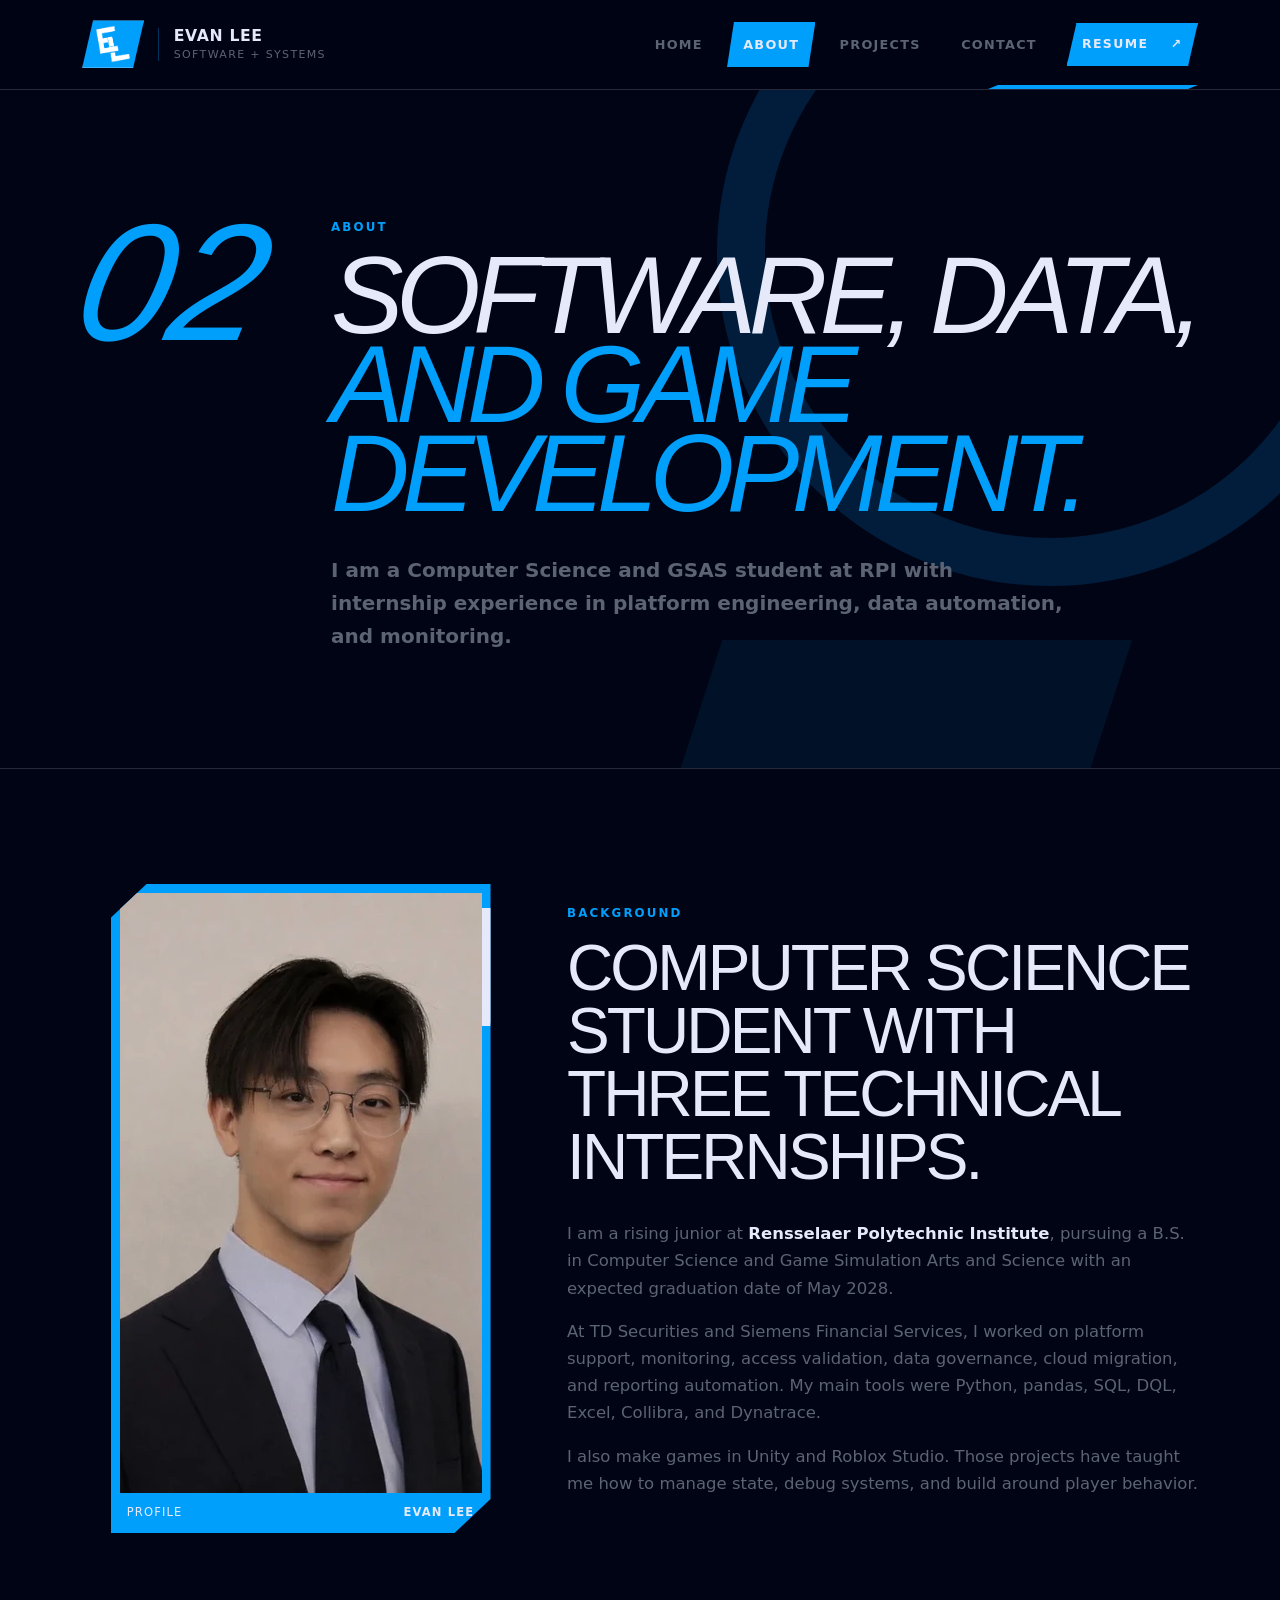
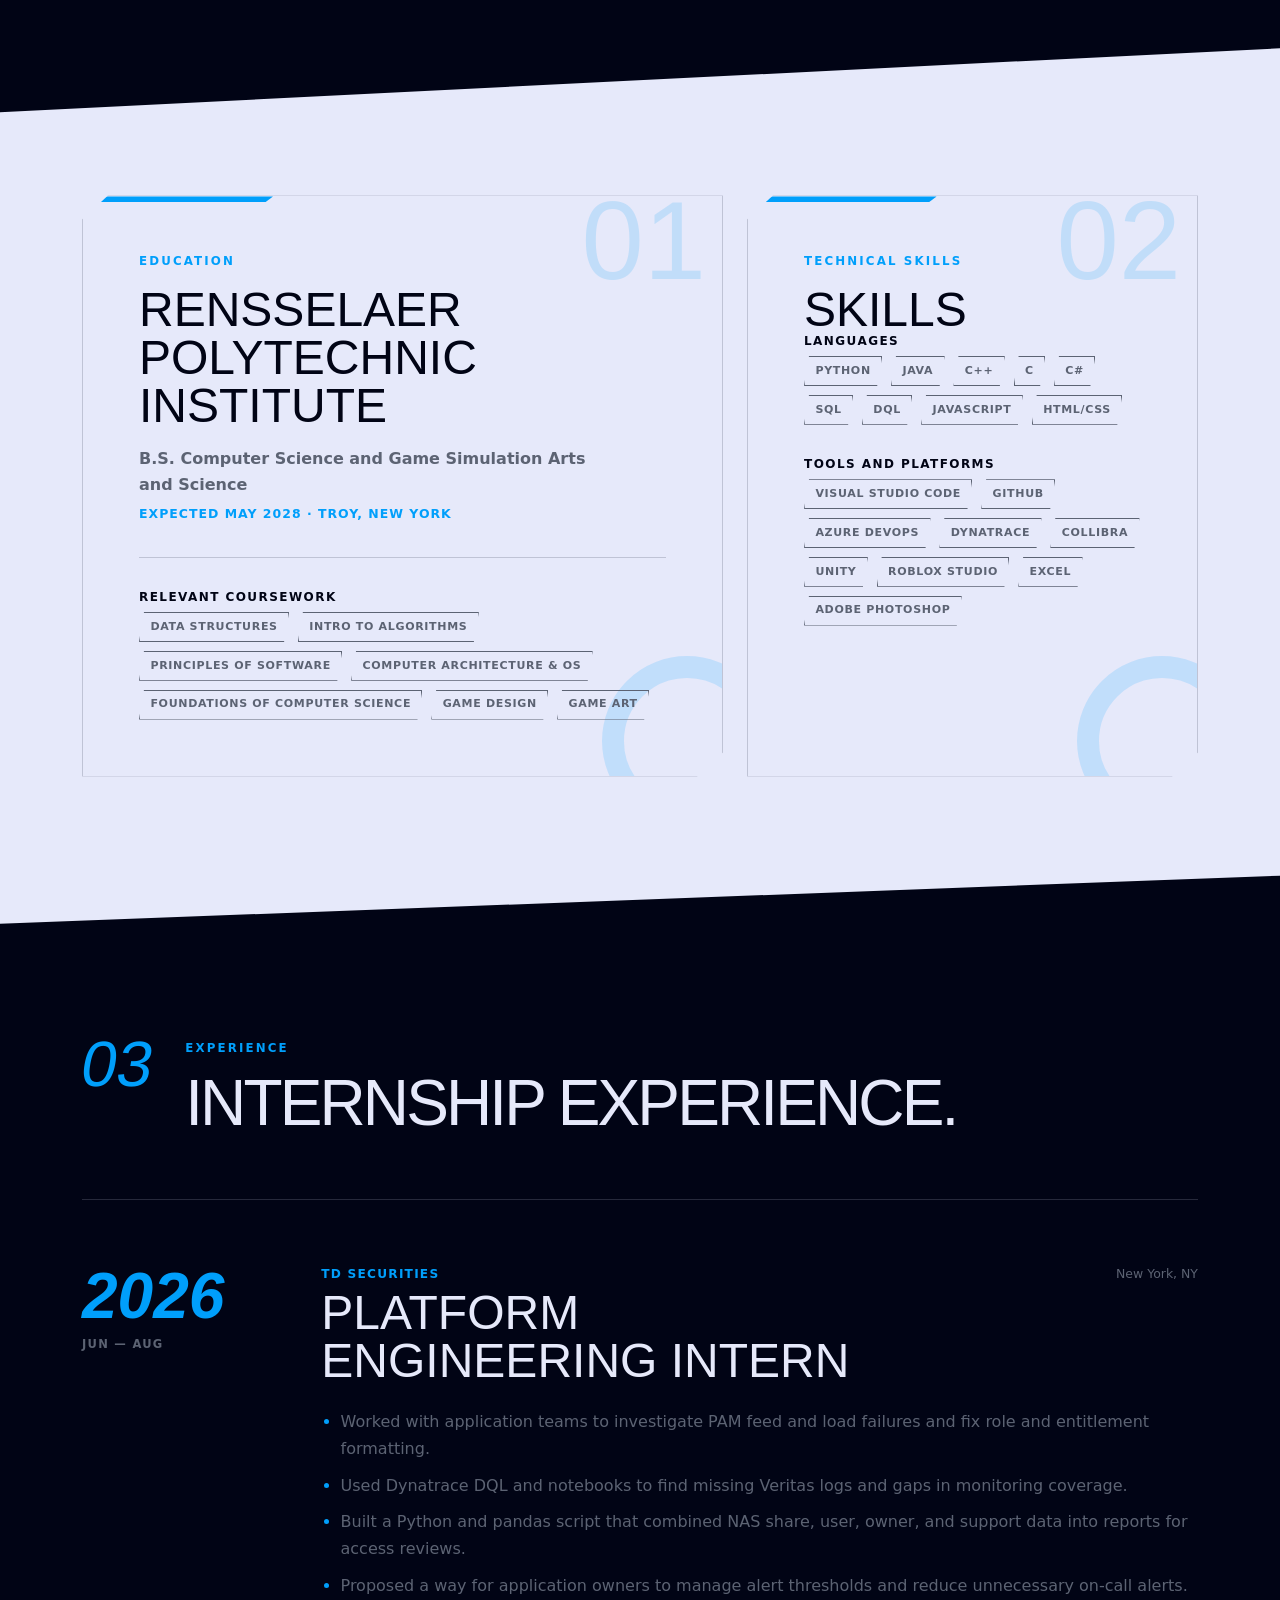
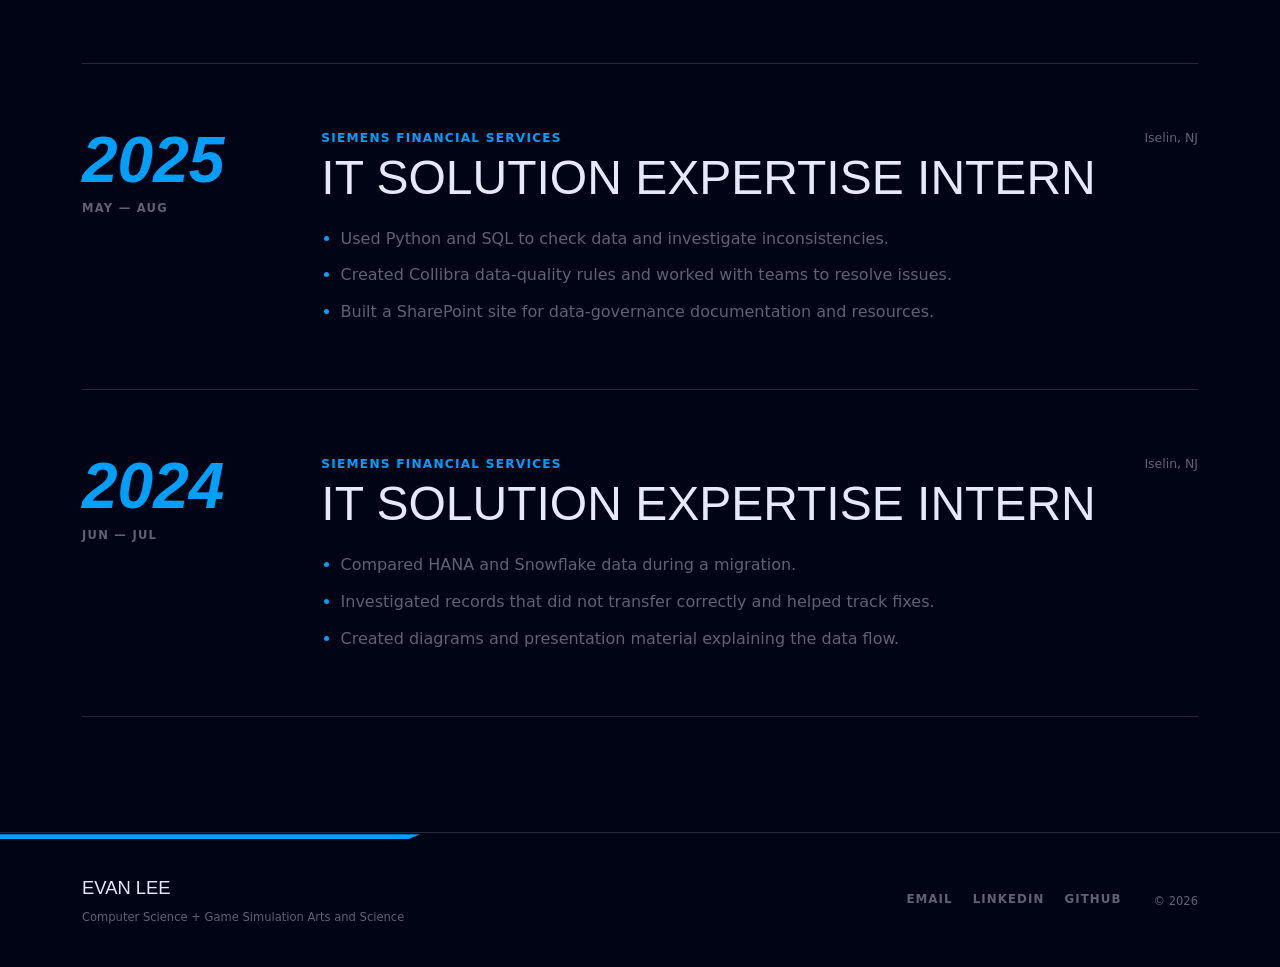
==== about.html @ a5765250 "Initial Commit" ====
<!doctype html>
<html lang="en">
<head>
  <meta charset="utf-8">
  <meta name="viewport" content="width=device-width, initial-scale=1">
  <meta name="description" content="Learn about Evan Lee’s education, technical skills, and internship experience in platform engineering, data governance, and software development.">
  <meta name="theme-color" content="#010415">
  <meta name="color-scheme" content="dark">
  <title>About | Evan Lee</title>
  <link rel="icon" type="image/png" sizes="16x16" href="assets/brand/favicon-transparent-16.png">
  <link rel="icon" type="image/png" sizes="32x32" href="assets/brand/favicon-transparent-32.png">
  <link rel="icon" type="image/png" sizes="64x64" href="assets/brand/favicon-transparent-64.png">
  <link rel="icon" type="image/png" sizes="512x512" href="assets/brand/favicon-transparent-512.png">
  <link rel="apple-touch-icon" sizes="180x180" href="assets/brand/apple-touch-icon-transparent.png">
  <link rel="shortcut icon" href="assets/brand/favicon-transparent.ico">
  <link rel="stylesheet" href="assets/vendor/bootstrap.min.css">
  <link rel="stylesheet" href="css/site.css">
</head>
<body data-page="about">
  <div class="page-grid" aria-hidden="true"></div>
  <a class="skip-link" href="#main-content">Skip to main content</a>
<nav class="navbar navbar-expand-lg site-nav sticky-top" aria-label="Primary navigation">
  <div class="container-fluid container-xl nav-frame">
    <div class="navbar-brand brand-identity">
      <a class="brand-logo-link" href="index.html" aria-label="Go to Evan Lee's homepage">
        <span class="brand-logo-plate" aria-hidden="true">
          <img src="assets/brand/brand-mark.png" alt="" width="800" height="800">
        </span>
      </a>
      <span class="brand-copy"><strong>Evan Lee</strong><small>Software + systems</small></span>
    </div>
    <button class="navbar-toggler menu-toggle" type="button" data-bs-toggle="collapse" data-bs-target="#mainNav" aria-controls="mainNav" aria-expanded="false" aria-label="Toggle navigation">
      <span></span><span></span><span></span>
    </button>
    <div class="collapse navbar-collapse" id="mainNav">
      <ul class="navbar-nav ms-auto align-items-lg-center nav-list">
        <li class="nav-item"><a class="nav-link" href="index.html"><span>Home</span></a></li><li class="nav-item"><a class="nav-link active" aria-current="page" href="about.html"><span>About</span></a></li><li class="nav-item"><a class="nav-link" href="projects.html"><span>Projects</span></a></li><li class="nav-item"><a class="nav-link" href="contact.html"><span>Contact</span></a></li>
        <li class="nav-item ms-lg-2"><a class="btn action-btn action-btn-solid action-btn-sm" href="assets/resume/Evan_Lee_Resume.pdf" target="_blank" rel="noopener"><span>Resume</span><span aria-hidden="true">↗</span></a></li>
      </ul>
    </div>
  </div>
</nav>
  <main id="main-content">
<header class="inner-hero">
  <div class="container-xl">
    <div class="inner-hero-grid">
      <div class="inner-index" aria-hidden="true">02</div>
      <div><p class="micro-label">About</p><h1>Software, data,<br><span>and game development.</span></h1><p class="inner-lead">I am a Computer Science and GSAS student at RPI with internship experience in platform engineering, data automation, and monitoring.</p></div>
    </div>
  </div>
</header>

<section class="section-block">
  <div class="container-xl">
    <div class="row align-items-center g-5">
      <div class="col-lg-5">
        <figure class="portrait-frame">
          <picture><source srcset="assets/self.webp" type="image/webp"><img src="assets/self.png" width="600" height="600" alt="Portrait of Evan Lee"></picture>
          <figcaption><span>Profile</span><strong>Evan Lee</strong></figcaption>
        </figure>
      </div>
      <div class="col-lg-7">
        <p class="micro-label">Background</p>
        <h2 class="display-section">Computer science student with three technical internships.</h2>
        <div class="body-copy">
          <p>I am a rising junior at <strong>Rensselaer Polytechnic Institute</strong>, pursuing a B.S. in Computer Science and Game Simulation Arts and Science with an expected graduation date of May 2028.</p>
          <p>At TD Securities and Siemens Financial Services, I worked on platform support, monitoring, access validation, data governance, cloud migration, and reporting automation. My main tools were Python, pandas, SQL, DQL, Excel, Collibra, and Dynatrace.</p>
          <p>I also make games in Unity and Roblox Studio. Those projects have taught me how to manage state, debug systems, and build around player behavior.</p>
        </div>
      </div>
    </div>
  </div>
</section>

<section class="section-block section-soft" aria-labelledby="education-title">
  <div class="container-xl">
    <div class="row g-4">
      <div class="col-lg-7">
        <article class="info-panel h-100">
          <div class="panel-index">01</div>
          <p class="micro-label">Education</p>
          <h2 id="education-title">Rensselaer Polytechnic Institute</h2>
          <p class="panel-subtitle">B.S. Computer Science and Game Simulation Arts and Science</p>
          <p class="panel-meta">Expected May 2028 · Troy, New York</p>
          <div class="rule"></div>
          <h3>Relevant coursework</h3>
          <div class="chip-list"><span>Data Structures</span><span>Intro to Algorithms</span><span>Principles of Software</span><span>Computer Architecture &amp; OS</span><span>Foundations of Computer Science</span><span>Game Design</span><span>Game Art</span></div>
        </article>
      </div>
      <div class="col-lg-5">
        <article class="info-panel h-100">
          <div class="panel-index">02</div>
          <p class="micro-label">Technical skills</p>
          <h2>Skills</h2>
          <div class="skill-block"><h3>Languages</h3><div class="chip-list"><span>Python</span><span>Java</span><span>C++</span><span>C</span><span>C#</span><span>SQL</span><span>DQL</span><span>JavaScript</span><span>HTML/CSS</span></div></div>
          <div class="skill-block"><h3>Tools and platforms</h3><div class="chip-list"><span>Visual Studio Code</span><span>GitHub</span><span>Azure DevOps</span><span>Dynatrace</span><span>Collibra</span><span>Unity</span><span>Roblox Studio</span><span>Excel</span><span>Adobe Photoshop</span></div></div>
        </article>
      </div>
    </div>
  </div>
</section>

<section class="section-block" id="experience" aria-labelledby="work-title">
  <div class="container-xl">
    <header class="section-header">
      <div class="section-number">03</div>
      <div><p class="micro-label">Experience</p><h2 id="work-title">Internship experience.</h2></div>
    </header>
    <div class="timeline-list">
      <article class="timeline-entry">
        <div class="timeline-date"><strong>2026</strong><span>Jun — Aug</span></div>
        <div class="timeline-body"><div class="timeline-heading"><div><p>TD Securities</p><h3>Platform Engineering Intern</h3></div><span>New York, NY</span></div><ul><li>Worked with application teams to investigate PAM feed and load failures and fix role and entitlement formatting.</li><li>Used Dynatrace DQL and notebooks to find missing Veritas logs and gaps in monitoring coverage.</li><li>Built a Python and pandas script that combined NAS share, user, owner, and support data into reports for access reviews.</li><li>Proposed a way for application owners to manage alert thresholds and reduce unnecessary on-call alerts.</li></ul></div>
      </article>
      <article class="timeline-entry">
        <div class="timeline-date"><strong>2025</strong><span>May — Aug</span></div>
        <div class="timeline-body"><div class="timeline-heading"><div><p>Siemens Financial Services</p><h3>IT Solution Expertise Intern</h3></div><span>Iselin, NJ</span></div><ul><li>Used Python and SQL to check data and investigate inconsistencies.</li><li>Created Collibra data-quality rules and worked with teams to resolve issues.</li><li>Built a SharePoint site for data-governance documentation and resources.</li></ul></div>
      </article>
      <article class="timeline-entry">
        <div class="timeline-date"><strong>2024</strong><span>Jun — Jul</span></div>
        <div class="timeline-body"><div class="timeline-heading"><div><p>Siemens Financial Services</p><h3>IT Solution Expertise Intern</h3></div><span>Iselin, NJ</span></div><ul><li>Compared HANA and Snowflake data during a migration.</li><li>Investigated records that did not transfer correctly and helped track fixes.</li><li>Created diagrams and presentation material explaining the data flow.</li></ul></div>
      </article>
    </div>
  </div>
</section>
</main>
  <footer class="site-footer">
  <div class="container-xl footer-frame">
    <div>
      <p class="footer-name">Evan Lee</p>
      <p class="footer-note">Computer Science + Game Simulation Arts and Science</p>
    </div>
    <div class="footer-links" aria-label="External links">
      <a href="mailto:elee823@gmail.com">Email</a>
      <a href="https://www.linkedin.com/in/evanglee/" target="_blank" rel="noopener">LinkedIn</a>
      <a href="https://github.com/SaltForSale" target="_blank" rel="noopener">GitHub</a>
    </div>
    <p class="footer-copy">© <span data-current-year>2026</span></p>
  </div>
</footer>
  
  <script src="js/site.js"></script>
</body>
</html>
---- css/site.css ----
:root {
  --white: #e6e9fa;
  --gray: #5c6373;
  --black: #010415;
  --blue: #009ffb;
  --blue-08: rgba(0, 159, 251, 0.08);
  --blue-16: rgba(0, 159, 251, 0.16);
  --blue-30: rgba(0, 159, 251, 0.30);
  --white-08: rgba(230, 233, 250, 0.08);
  --white-16: rgba(230, 233, 250, 0.16);
  --white-36: rgba(230, 233, 250, 0.36);
  --gray-28: rgba(92, 99, 115, 0.28);
  --shadow: 0 24px 70px rgba(1, 4, 21, 0.34);
  --font-display: "Arial Black", "Helvetica Neue", Arial, sans-serif;
  --font-body: Inter, ui-sans-serif, system-ui, -apple-system, BlinkMacSystemFont, "Segoe UI", sans-serif;
}

* {
  box-sizing: border-box;
}

html {
  max-width: 100%;
  overflow-x: hidden;
  scroll-behavior: smooth;
  background: var(--black);
}

body {
  margin: 0;
  min-width: 320px;
  max-width: 100%;
  overflow-x: hidden;
  color: var(--white);
  background: var(--black);
  font-family: var(--font-body);
  line-height: 1.65;
  text-rendering: optimizeLegibility;
}

body::before {
  content: "";
  position: fixed;
  inset: 0;
  z-index: -3;
  pointer-events: none;
  background:
    radial-gradient(circle at 84% 14%, var(--blue-16), transparent 24rem),
    linear-gradient(112deg, transparent 0 68%, var(--blue-08) 68% 69%, transparent 69% 100%);
}

.page-grid {
  position: fixed;
  inset: 0;
  z-index: -2;
  pointer-events: none;
  opacity: 0.22;
  background-image:
    linear-gradient(var(--white-08) 1px, transparent 1px),
    linear-gradient(90deg, var(--white-08) 1px, transparent 1px);
  background-size: 56px 56px;
  mask-image: linear-gradient(to bottom, #000 0, transparent 70%);
}

img,
svg {
  max-width: 100%;
}

a {
  color: inherit;
}

button,
a {
  -webkit-tap-highlight-color: transparent;
}

::selection {
  color: var(--white);
  background: var(--blue);
}

h1,
h2,
h3 {
  text-wrap: balance;
}

p {
  text-wrap: pretty;
}

.skip-link {
  position: fixed;
  top: 0.75rem;
  left: 0.75rem;
  z-index: 1100;
  padding: 0.7rem 1rem;
  color: var(--white);
  background: var(--blue);
  border: 1px solid var(--white);
  transform: translateY(-180%);
}

.skip-link:focus {
  transform: translateY(0);
}

/* Navigation */
.site-nav {
  z-index: 1000;
  padding: 0.65rem 0;
  background: rgba(1, 4, 21, 0.92);
  border-bottom: 1px solid var(--white-16);
  backdrop-filter: blur(18px);
}

.nav-frame {
  position: relative;
  min-height: 68px;
}

.nav-frame::after {
  content: "";
  position: absolute;
  right: 0.75rem;
  bottom: -0.66rem;
  width: min(18vw, 210px);
  height: 4px;
  background: var(--blue);
  clip-path: polygon(10px 0, 100% 0, calc(100% - 10px) 100%, 0 100%);
}

.brand-identity {
  display: inline-flex;
  align-items: center;
  gap: 0.9rem;
  margin: 0;
  padding: 0;
  color: var(--white);
  white-space: nowrap;
}

.brand-logo-link {
  display: inline-flex;
  flex: 0 0 auto;
  color: var(--white);
  text-decoration: none;
}

.brand-logo-plate {
  position: relative;
  display: grid;
  place-items: center;
  width: 62px;
  height: 48px;
  overflow: hidden;
  background: var(--blue);
  clip-path: polygon(11px 0, 100% 0, calc(100% - 11px) 100%, 0 100%);
  box-shadow: inset 0 0 0 1px rgba(230, 233, 250, 0.28);
  transition: transform 160ms ease, box-shadow 160ms ease, filter 160ms ease;
}

.brand-logo-plate img {
  position: relative;
  z-index: 1;
  width: 43px;
  height: 38px;
  object-fit: contain;
  transition: transform 160ms ease;
}

.brand-logo-link:hover .brand-logo-plate,
.brand-logo-link:focus-visible .brand-logo-plate {
  filter: brightness(1.08) saturate(1.04);
  box-shadow: 0 4px 0 rgba(0, 159, 251, 0.22), inset 0 0 0 1px rgba(230, 233, 250, 0.62);
  transform: translateY(-2px);
}

.brand-logo-link:hover .brand-logo-plate img,
.brand-logo-link:focus-visible .brand-logo-plate img {
  transform: scale(1.035);
}

.brand-logo-link:active .brand-logo-plate {
  box-shadow: 0 1px 0 rgba(0, 159, 251, 0.16), inset 0 0 0 1px rgba(230, 233, 250, 0.48);
  transform: translateY(0);
}

.brand-copy {
  display: flex;
  flex-direction: column;
  padding-left: 0.9rem;
  border-left: 1px solid var(--blue-30);
  line-height: 1.05;
  pointer-events: none;
}

.brand-copy strong {
  color: var(--white);
  font-size: 0.98rem;
  letter-spacing: 0.04em;
  text-transform: uppercase;
}

.brand-copy small {
  margin-top: 0.28rem;
  color: var(--gray);
  font-size: 0.69rem;
  letter-spacing: 0.12em;
  text-transform: uppercase;
}

.nav-list {
  gap: 0.2rem;
}

.site-nav .nav-link {
  position: relative;
  margin: 0.15rem;
  padding: 0.7rem 0.95rem !important;
  color: var(--gray);
  border: 1px solid transparent;
  font-size: 0.8rem;
  font-weight: 800;
  letter-spacing: 0.1em;
  text-transform: uppercase;
  clip-path: polygon(7px 0, 100% 0, calc(100% - 7px) 100%, 0 100%);
  transition: color 180ms ease, background-color 180ms ease, border-color 180ms ease, transform 180ms ease;
}

.site-nav .nav-link.active {
  color: var(--white);
  background: var(--blue);
  border-color: var(--blue);
}

.site-nav .nav-link.active * {
  color: var(--white);
}

.site-nav .nav-link:hover,
.site-nav .nav-link:focus-visible {
  color: var(--white);
  border-color: var(--white);
  transform: translateY(-2px) skewX(-2deg);
}

.site-nav .nav-link:hover *,
.site-nav .nav-link:focus-visible * {
  color: var(--white);
}

.menu-toggle {
  width: 48px;
  height: 42px;
  padding: 0.55rem 0.7rem;
  border: 1px solid var(--gray);
  border-radius: 0;
  clip-path: polygon(8px 0, 100% 0, calc(100% - 8px) 100%, 0 100%);
  transition: border-color 180ms ease, background-color 180ms ease, transform 180ms ease;
}

.menu-toggle span {
  display: block;
  width: 100%;
  height: 2px;
  margin: 4px 0;
  background: var(--white);
}

.menu-toggle:hover,
.menu-toggle:focus-visible {
  background: var(--blue);
  border-color: var(--white);
  transform: translateY(-2px);
}

.menu-toggle:focus {
  box-shadow: none;
}

/* Shared type and buttons */
.micro-label {
  margin: 0 0 0.85rem;
  color: var(--blue);
  font-size: 0.74rem;
  font-weight: 900;
  letter-spacing: 0.18em;
  text-transform: uppercase;
}

.action-btn {
  display: inline-flex;
  align-items: center;
  justify-content: space-between;
  gap: 1.4rem;
  min-width: 176px;
  padding: 0.9rem 1.15rem;
  color: var(--white);
  border: 1px solid var(--blue);
  border-radius: 0;
  font-size: 0.78rem;
  font-weight: 900;
  letter-spacing: 0.11em;
  text-transform: uppercase;
  clip-path: polygon(10px 0, 100% 0, calc(100% - 10px) 100%, 0 100%);
  transition: color 180ms ease, background-color 180ms ease, border-color 180ms ease, transform 180ms ease, box-shadow 180ms ease;
}

.action-btn-solid {
  color: var(--white);
  background: var(--blue);
}

.action-btn-solid * {
  color: var(--white);
}

.action-btn-outline {
  color: var(--white);
  background: transparent;
  border-color: var(--gray);
}

.action-btn-sm {
  min-width: 128px;
  padding: 0.72rem 0.9rem;
}

.action-btn:hover,
.action-btn:focus-visible {
  color: var(--white);
  background: transparent;
  border-color: var(--white);
  box-shadow: 8px 8px 0 var(--blue-30);
  transform: translate(-3px, -3px);
}

.action-btn:hover *,
.action-btn:focus-visible * {
  color: var(--white);
}

.action-btn-outline:hover,
.action-btn-outline:focus-visible {
  color: var(--white);
  background: var(--blue);
}

.action-btn:active {
  transform: translate(0, 0);
  box-shadow: none;
}

.text-link {
  display: inline-flex;
  align-items: center;
  justify-content: flex-end;
  gap: 0.75rem;
  padding: 0.55rem 0;
  color: var(--blue);
  border-bottom: 1px solid var(--blue);
  font-size: 0.78rem;
  font-weight: 900;
  letter-spacing: 0.1em;
  text-decoration: none;
  text-transform: uppercase;
  transition: color 180ms ease, border-color 180ms ease, transform 180ms ease;
}

.text-link:hover,
.text-link:focus-visible {
  color: var(--white);
  border-color: var(--white);
  transform: translateX(5px);
}

.text-link:hover *,
.text-link:focus-visible * {
  color: var(--white);
}

.text-link-light {
  color: var(--white);
  border-color: var(--white);
}

.section-block {
  position: relative;
  padding: clamp(5.25rem, 9vw, 8.5rem) 0;
}

.section-soft {
  color: var(--black);
  background: var(--white);
  clip-path: polygon(0 4rem, 100% 0, 100% calc(100% - 3rem), 0 100%);
  padding-top: calc(clamp(5.25rem, 9vw, 8.5rem) + 2rem);
  padding-bottom: calc(clamp(5.25rem, 9vw, 8.5rem) + 2rem);
}

.section-soft .micro-label {
  color: var(--blue);
}

.section-blue {
  color: var(--white);
  background: var(--blue);
  clip-path: polygon(0 3.5rem, 100% 0, 100% calc(100% - 3.5rem), 0 100%);
  padding-top: calc(clamp(5.25rem, 9vw, 8.5rem) + 2rem);
  padding-bottom: calc(clamp(5.25rem, 9vw, 8.5rem) + 2rem);
}

.section-header {
  display: grid;
  grid-template-columns: auto minmax(0, 1fr) auto;
  align-items: end;
  gap: clamp(1rem, 3vw, 2rem);
  margin-bottom: clamp(2.5rem, 5vw, 4.5rem);
}

.section-header h2,
.display-section {
  max-width: 900px;
  margin: 0;
  color: var(--white);
  font-family: var(--font-display);
  font-size: clamp(2rem, 5vw, 4.6rem);
  line-height: 0.98;
  letter-spacing: -0.045em;
  text-transform: uppercase;
}

.section-soft .section-header h2,
.section-soft .display-section {
  color: var(--black);
}

.section-number {
  align-self: start;
  color: var(--blue);
  font-family: var(--font-display);
  font-size: clamp(2.5rem, 5vw, 5rem);
  line-height: 0.8;
  transform: skewX(-10deg);
}

.section-copy {
  max-width: 640px;
  margin: 1rem 0 0;
  color: var(--gray);
}

.section-header-inverse .section-number,
.section-header-inverse .micro-label {
  color: var(--white);
}

/* Home hero */
.hero-section {
  position: relative;
  padding: clamp(3rem, 7vw, 6rem) 0 clamp(5rem, 10vw, 9rem);
}

.hero-stage {
  position: relative;
  isolation: isolate;
  min-height: 660px;
  padding: clamp(3rem, 7vw, 6rem) clamp(1.2rem, 4vw, 4rem) clamp(2.5rem, 6vw, 5rem);
  overflow: hidden;
  border: 1px solid var(--white-16);
  background:
    linear-gradient(135deg, var(--blue-08), transparent 42%),
    rgba(1, 4, 21, 0.82);
  box-shadow: var(--shadow);
  clip-path: polygon(0 34px, 36px 0, 100% 0, 100% calc(100% - 48px), calc(100% - 52px) 100%, 0 100%);
}

.hero-stage::before {
  content: "";
  position: absolute;
  top: 0;
  right: 7%;
  z-index: -1;
  width: min(34vw, 440px);
  height: 100%;
  background: var(--blue);
  opacity: 0.12;
  transform: skewX(-16deg);
  transform-origin: top;
}

.hero-stage::after {
  content: "SYSTEM / BUILD / ITERATE";
  position: absolute;
  right: -4.5rem;
  bottom: 7.5rem;
  z-index: -1;
  color: var(--white-08);
  font-family: var(--font-display);
  font-size: clamp(1.5rem, 4vw, 4rem);
  letter-spacing: 0.08em;
  transform: rotate(-90deg);
  transform-origin: center;
  white-space: nowrap;
}

.hero-index {
  position: absolute;
  top: 1rem;
  right: 1.2rem;
  z-index: 2;
  color: var(--blue);
  font-family: var(--font-display);
  font-size: clamp(4rem, 12vw, 10rem);
  line-height: 1;
  opacity: 0.5;
  transform: skewX(-12deg);
}

.hero-rings {
  position: absolute;
  top: 15%;
  right: 3%;
  z-index: -1;
  width: min(35vw, 390px);
  aspect-ratio: 1;
}

.hero-rings span {
  position: absolute;
  inset: 0;
  border: 1px solid var(--blue-30);
  border-radius: 50%;
}

.hero-rings span:nth-child(2) {
  inset: 17%;
  border-width: 10px;
  opacity: 0.38;
}

.hero-rings span:nth-child(3) {
  inset: 37%;
  background: var(--blue-16);
  border: 0;
}

.hero-name {
  display: flex;
  flex-direction: column;
  max-width: 760px;
  margin-top: 1.2rem;
  color: var(--white);
  font-family: var(--font-display);
  font-size: clamp(5.2rem, 14vw, 11.5rem);
  font-style: italic;
  font-weight: 900;
  line-height: 0.69;
  letter-spacing: -0.09em;
  text-transform: uppercase;
}

.hero-name-top {
  position: relative;
  z-index: 1;
  text-shadow: 8px 8px 0 var(--blue);
}

.hero-name-bottom {
  position: relative;
  top: -2px;
  left: 7px;
  margin-top: 0.04em;
  margin-left: clamp(1.6rem, 6vw, 5rem);
  color: var(--blue);
  text-shadow: 5px 5px 0 var(--white);
}

.hero-statement {
  display: flex;
  align-items: stretch;
  gap: 1rem;
  max-width: 660px;
  margin: clamp(2.25rem, 6vw, 4rem) 0 2rem;
}

.hero-statement .slash {
  width: 9px;
  flex: 0 0 9px;
  background: var(--blue);
  transform: skewX(-16deg);
}

.hero-statement p {
  margin: 0;
  color: var(--white);
  font-size: clamp(1rem, 2vw, 1.35rem);
  font-weight: 700;
  line-height: 1.45;
}

.hero-actions {
  display: flex;
  flex-wrap: wrap;
  gap: 0.9rem;
}

.status-panel {
  position: relative;
  margin-top: 3rem;
  color: var(--black);
  background: var(--white);
  border: 1px solid var(--white);
  box-shadow: 12px 12px 0 var(--blue-30);
  clip-path: polygon(0 22px, 24px 0, 100% 0, 100% calc(100% - 22px), calc(100% - 24px) 100%, 0 100%);
}

.status-panel::before {
  content: "";
  position: absolute;
  top: 0;
  left: 0;
  width: 42%;
  height: 7px;
  background: var(--blue);
}

.status-head,
.status-row,
.status-footer {
  display: flex;
  align-items: center;
  gap: 0.85rem;
  padding: 1rem 1.1rem;
  border-bottom: 1px solid rgba(92, 99, 115, 0.28);
}

.status-head {
  justify-content: space-between;
  color: var(--gray);
  font-size: 0.7rem;
  font-weight: 900;
  letter-spacing: 0.12em;
  text-transform: uppercase;
}

.status-code {
  color: var(--blue);
}

.status-number {
  display: grid;
  place-items: center;
  width: 30px;
  height: 30px;
  flex: 0 0 30px;
  color: var(--white);
  background: var(--blue);
  font-family: var(--font-display);
  font-size: 0.75rem;
  transform: skewX(-8deg);
}

.status-row strong,
.status-row small {
  display: block;
}

.status-row strong {
  font-size: 0.93rem;
  line-height: 1.25;
}

.status-row small {
  margin-top: 0.25rem;
  color: var(--gray);
  font-size: 0.74rem;
  line-height: 1.35;
}

.status-footer {
  align-items: flex-start;
  justify-content: space-between;
  border-bottom: 0;
}

.status-footer span {
  color: var(--gray);
  font-size: 0.7rem;
  font-weight: 900;
  letter-spacing: 0.12em;
  text-transform: uppercase;
}

.status-footer strong {
  max-width: 180px;
  color: var(--blue);
  font-size: 0.88rem;
  text-align: right;
}

/* Experience */
.experience-stack {
  border-top: 1px solid var(--white-16);
}

.experience-strip {
  display: grid;
  grid-template-columns: 100px minmax(220px, 0.8fr) minmax(280px, 1.4fr) 250px;
  align-items: center;
  gap: clamp(1rem, 3vw, 2.2rem);
  padding: 2rem 0;
  border-bottom: 1px solid var(--white-16);
}

.experience-date {
  color: var(--blue);
  font-family: var(--font-display);
  font-size: 2rem;
  font-style: italic;
}

.experience-company span,
.experience-company small {
  display: block;
}

.experience-company span {
  color: var(--white);
  font-size: 1rem;
  font-weight: 900;
}

.experience-company small {
  margin-top: 0.3rem;
  color: var(--gray);
  font-size: 0.78rem;
}

.experience-strip p {
  margin: 0;
  color: var(--gray);
  font-size: 0.91rem;
}

.experience-tags {
  display: flex;
  flex-wrap: wrap;
  justify-content: flex-end;
  gap: 0.45rem;
}

.experience-tags span,
.chip-list span {
  display: inline-flex;
  align-items: center;
  min-height: 30px;
  padding: 0.3rem 0.65rem;
  color: var(--gray);
  border: 1px solid currentColor;
  font-size: 0.69rem;
  font-weight: 800;
  letter-spacing: 0.06em;
  text-transform: uppercase;
  clip-path: polygon(5px 0, 100% 0, calc(100% - 5px) 100%, 0 100%);
}

.section-soft .chip-list span {
  color: var(--gray);
}

/* Featured project links generated on home */
.featured-project-link {
  display: block;
  height: 100%;
  color: var(--white);
  text-decoration: none;
}

.featured-project-card {
  position: relative;
  height: 100%;
  min-height: 350px;
  padding: 2rem;
  overflow: hidden;
  color: var(--white);
  background: var(--black);
  border: 1px solid var(--black);
  clip-path: polygon(0 18px, 20px 0, 100% 0, 100% calc(100% - 24px), calc(100% - 26px) 100%, 0 100%);
  transition: color 190ms ease, border-color 190ms ease, transform 190ms ease, box-shadow 190ms ease;
}

.featured-project-card::before {
  content: attr(data-index);
  position: absolute;
  top: -0.2rem;
  right: 0.5rem;
  color: var(--blue-30);
  font-family: var(--font-display);
  font-size: 7rem;
  line-height: 1;
  transform: skewX(-10deg);
}

.featured-project-card::after {
  content: "";
  position: absolute;
  right: -36px;
  bottom: 35px;
  width: 130px;
  height: 130px;
  border: 18px solid var(--blue-16);
  border-radius: 50%;
}

.featured-project-link:hover .featured-project-card,
.featured-project-link:focus-visible .featured-project-card {
  color: var(--white);
  border-color: var(--white);
  box-shadow: 10px 10px 0 rgba(230, 233, 250, 0.28);
  transform: translate(-4px, -4px) rotate(-0.4deg);
}

.featured-project-link:hover .featured-project-card *,
.featured-project-link:focus-visible .featured-project-card * {
  color: var(--white);
  border-color: var(--white);
}

.project-card-meta {
  display: flex;
  justify-content: space-between;
  gap: 1rem;
  margin-bottom: 3.5rem;
  color: var(--gray);
  font-size: 0.69rem;
  font-weight: 900;
  letter-spacing: 0.1em;
  text-transform: uppercase;
}

.featured-project-card h3 {
  position: relative;
  z-index: 1;
  margin: 0 0 1rem;
  color: var(--white);
  font-family: var(--font-display);
  font-size: clamp(1.7rem, 3vw, 2.5rem);
  line-height: 0.98;
  text-transform: uppercase;
}

.featured-project-card p {
  position: relative;
  z-index: 1;
  margin: 0 0 1.5rem;
  color: var(--gray);
  font-size: 0.88rem;
}

.featured-project-card .chip-list {
  position: relative;
  z-index: 1;
}

.featured-project-card .chip-list span {
  color: var(--gray);
}

.project-open {
  position: absolute;
  right: 1.5rem;
  bottom: 1.35rem;
  z-index: 1;
  color: var(--blue);
  font-family: var(--font-display);
  font-size: 1.5rem;
}

.contact-banner {
  position: relative;
  display: grid;
  grid-template-columns: minmax(0, 1fr) auto;
  align-items: end;
  gap: 2rem;
  padding: clamp(2.5rem, 6vw, 5rem);
  overflow: hidden;
  border: 1px solid var(--white-16);
  background: linear-gradient(110deg, var(--blue-16), transparent 60%);
  clip-path: polygon(0 28px, 30px 0, 100% 0, 100% calc(100% - 28px), calc(100% - 30px) 100%, 0 100%);
}

.contact-banner::after {
  content: "";
  position: absolute;
  top: -120px;
  right: 8%;
  width: 330px;
  height: 330px;
  border: 28px solid var(--blue-16);
  border-radius: 50%;
}

.contact-banner-index {
  position: absolute;
  top: -0.3rem;
  right: 1rem;
  color: var(--white-08);
  font-family: var(--font-display);
  font-size: clamp(5rem, 12vw, 10rem);
  line-height: 1;
}

.contact-banner h2 {
  position: relative;
  z-index: 1;
  max-width: 920px;
  margin: 0;
  color: var(--white);
  font-family: var(--font-display);
  font-size: clamp(2rem, 5vw, 4.5rem);
  line-height: 0.98;
  letter-spacing: -0.045em;
  text-transform: uppercase;
}

.contact-banner p:last-child {
  position: relative;
  z-index: 1;
  max-width: 740px;
  margin: 1.2rem 0 0;
  color: var(--gray);
}

.contact-banner .action-btn {
  position: relative;
  z-index: 2;
}

/* Inner heroes */
.inner-hero {
  position: relative;
  padding: clamp(5rem, 10vw, 9rem) 0 clamp(4rem, 9vw, 8rem);
  overflow: hidden;
  border-bottom: 1px solid var(--white-16);
}

.inner-hero::before {
  content: "";
  position: absolute;
  top: -25%;
  right: -8%;
  width: min(52vw, 760px);
  aspect-ratio: 1;
  border: clamp(18px, 4vw, 48px) solid var(--blue-16);
  border-radius: 50%;
}

.inner-hero::after {
  content: "";
  position: absolute;
  right: 14%;
  bottom: -4rem;
  width: 32vw;
  max-width: 480px;
  height: 12rem;
  background: var(--blue-08);
  transform: skewX(-18deg);
}

.inner-hero-grid {
  position: relative;
  z-index: 1;
  display: grid;
  grid-template-columns: auto minmax(0, 1fr);
  gap: clamp(1.5rem, 5vw, 5rem);
  align-items: start;
}

.inner-index {
  color: var(--blue);
  font-family: var(--font-display);
  font-size: clamp(4.5rem, 13vw, 11rem);
  font-style: italic;
  line-height: 0.78;
  transform: skewX(-12deg);
}

.inner-hero h1 {
  max-width: 1050px;
  margin: 0;
  color: var(--white);
  font-family: var(--font-display);
  font-size: clamp(3rem, 8.5vw, 8rem);
  font-style: italic;
  line-height: 0.82;
  letter-spacing: -0.07em;
  text-transform: uppercase;
}

.inner-hero h1 span {
  color: var(--blue);
}

.inner-lead {
  max-width: 760px;
  margin: 2.2rem 0 0;
  color: var(--gray);
  font-size: clamp(1rem, 2vw, 1.25rem);
  font-weight: 600;
}

/* About */
.portrait-frame {
  position: relative;
  width: min(100%, 380px);
  margin: 0 auto;
  padding: 9px;
  background: var(--blue);
  box-shadow: 9px 9px 0 var(--white-08);
  clip-path: polygon(0 34px, 36px 0, 100% 0, 100% calc(100% - 34px), calc(100% - 36px) 100%, 0 100%);
}

.portrait-frame::before {
  content: "";
  position: absolute;
  top: 1.5rem;
  right: -0.75rem;
  width: 44px;
  height: 118px;
  background: var(--white);
  clip-path: polygon(12px 0, 100% 0, calc(100% - 12px) 100%, 0 100%);
}

.portrait-frame picture,
.portrait-frame img {
  display: block;
  width: 100%;
}

.portrait-frame img {
  aspect-ratio: 1;
  object-fit: cover;
  object-position: center;
  filter: saturate(0.9) contrast(1.05);
}

.portrait-frame figcaption {
  display: flex;
  align-items: center;
  justify-content: space-between;
  gap: 1rem;
  padding: 0.65rem 0.45rem 0.1rem;
  color: var(--white);
  font-size: 0.72rem;
  letter-spacing: 0.1em;
  text-transform: uppercase;
}

.body-copy {
  max-width: 830px;
  margin-top: 2rem;
}

.body-copy p {
  color: var(--gray);
  font-size: 1.03rem;
}

.body-copy strong {
  color: var(--white);
}

.info-panel {
  position: relative;
  padding: clamp(2rem, 5vw, 3.5rem);
  overflow: hidden;
  color: var(--black);
  background: transparent;
  border: 1px solid var(--gray-28);
  clip-path: polygon(0 24px, 26px 0, 100% 0, 100% calc(100% - 24px), calc(100% - 26px) 100%, 0 100%);
}
.info-panel::before,
.availability-panel::before {
  content: "";
  position: absolute;
  top: 0;
  left: 0;
  z-index: 1;
  width: min(42%, 190px);
  height: 6px;
  background: var(--blue);
  clip-path: polygon(0 0, 100% 0, calc(100% - 8px) 100%, 0 100%);
}


.info-panel::after,
.availability-panel::after {
  content: "";
  position: absolute;
  right: -50px;
  bottom: -50px;
  width: 170px;
  height: 170px;
  border: 22px solid var(--blue-16);
  border-radius: 50%;
}

.panel-index {
  position: absolute;
  top: -0.7rem;
  right: 1rem;
  color: var(--blue-16);
  font-family: var(--font-display);
  font-size: 7rem;
  line-height: 1;
}

.info-panel h2,
.availability-panel h2 {
  position: relative;
  z-index: 1;
  margin: 0;
  font-family: var(--font-display);
  font-size: clamp(1.8rem, 4vw, 3rem);
  line-height: 1;
  text-transform: uppercase;
}

.panel-subtitle {
  margin: 1rem 0 0;
  color: var(--gray);
  font-weight: 700;
}

.panel-meta {
  margin: 0.35rem 0 0;
  color: var(--blue);
  font-size: 0.78rem;
  font-weight: 900;
  letter-spacing: 0.08em;
  text-transform: uppercase;
}

.rule {
  width: 100%;
  height: 1px;
  margin: 2rem 0;
  background: var(--gray-28);
}

.info-panel h3,
.skill-block h3 {
  color: var(--black);
  font-size: 0.75rem;
  font-weight: 900;
  letter-spacing: 0.12em;
  text-transform: uppercase;
}

.skill-block + .skill-block {
  margin-top: 2rem;
}

.chip-list {
  position: relative;
  z-index: 1;
  display: flex;
  flex-wrap: wrap;
  gap: 0.55rem;
}

.timeline-list {
  border-top: 1px solid var(--white-16);
}

.timeline-entry {
  display: grid;
  grid-template-columns: minmax(100px, 0.2fr) minmax(0, 1fr);
  gap: clamp(1.5rem, 5vw, 5rem);
  padding: clamp(2rem, 5vw, 4rem) 0;
  border-bottom: 1px solid var(--white-16);
}

.timeline-date strong,
.timeline-date span {
  display: block;
}

.timeline-date strong {
  color: var(--blue);
  font-family: var(--font-display);
  font-size: clamp(2.2rem, 5vw, 4rem);
  font-style: italic;
  line-height: 1;
}

.timeline-date span {
  margin-top: 0.45rem;
  color: var(--gray);
  font-size: 0.72rem;
  font-weight: 900;
  letter-spacing: 0.11em;
  text-transform: uppercase;
}

.timeline-heading {
  display: flex;
  align-items: start;
  justify-content: space-between;
  gap: 1rem;
  margin-bottom: 1.5rem;
}

.timeline-heading p {
  margin: 0 0 0.35rem;
  color: var(--blue);
  font-size: 0.76rem;
  font-weight: 900;
  letter-spacing: 0.1em;
  text-transform: uppercase;
}

.timeline-heading h3 {
  margin: 0;
  color: var(--white);
  font-family: var(--font-display);
  font-size: clamp(1.65rem, 4vw, 3rem);
  line-height: 1;
  text-transform: uppercase;
}

.timeline-heading > span {
  color: var(--gray);
  font-size: 0.78rem;
  white-space: nowrap;
}

.timeline-body ul {
  margin: 0;
  padding-left: 1.2rem;
  color: var(--gray);
}

.timeline-body li + li {
  margin-top: 0.65rem;
}

.timeline-body li::marker {
  color: var(--blue);
}

/* Projects */
.featured-work-list {
  border-top: 1px solid var(--white-16);
}

.feature-work {
  position: relative;
  display: grid;
  grid-template-columns: 90px minmax(0, 1fr) minmax(160px, auto);
  gap: clamp(1rem, 4vw, 3rem);
  padding: clamp(2rem, 5vw, 4rem) 0;
  border-bottom: 1px solid var(--white-16);
}

.feature-code {
  color: var(--blue);
  font-family: var(--font-display);
  font-size: 1.7rem;
  font-style: italic;
}

.feature-main h3 {
  margin: 0;
  color: var(--white);
  font-family: var(--font-display);
  font-size: clamp(2rem, 5vw, 4.2rem);
  line-height: 0.96;
  text-transform: uppercase;
}

.feature-main > p:not(.micro-label) {
  max-width: 810px;
  margin: 1.25rem 0 1.5rem;
  color: var(--gray);
}

.feature-description {
  max-width: 860px;
  margin: 1.25rem 0 1.5rem;
}

.feature-description p {
  margin: 0;
  color: var(--gray);
}

.feature-description p + p {
  margin-top: 0.9rem;
}

/* Keep the high-school project section angled at the top but flush at the footer. */
.projects-archive-section {
  clip-path: polygon(0 4rem, 100% 0, 100% 100%, 0 100%);
}

.feature-status {
  align-self: end;
  padding-left: 1rem;
  border-left: 3px solid var(--blue);
}

.feature-status span,
.feature-status strong {
  display: block;
}

.feature-status span {
  color: var(--gray);
  font-size: 0.72rem;
  font-weight: 900;
  letter-spacing: 0.1em;
  text-transform: uppercase;
}

.feature-status strong {
  margin-top: 0.3rem;
  color: var(--white);
  font-size: 0.9rem;
}

.archive-link {
  display: block;
  height: 100%;
  color: var(--black);
  text-decoration: none;
}

.archive-card {
  height: 100%;
  overflow: hidden;
  color: var(--black);
  background: transparent;
  border: 1px solid var(--gray-28);
  clip-path: polygon(0 18px, 20px 0, 100% 0, 100% calc(100% - 18px), calc(100% - 20px) 100%, 0 100%);
  transition: color 190ms ease, background-color 190ms ease, border-color 190ms ease, transform 190ms ease, box-shadow 190ms ease;
}

.archive-image {
  position: relative;
  aspect-ratio: 16 / 9;
  overflow: hidden;
  background: var(--black);
}

.archive-image::after {
  content: "";
  position: absolute;
  inset: 0;
  background: linear-gradient(135deg, var(--blue-16), transparent 55%);
}

.archive-image img {
  width: 100%;
  height: 100%;
  object-fit: cover;
  filter: saturate(0.5) contrast(1.04);
  transition: transform 190ms ease, filter 190ms ease;
}

.archive-body {
  position: relative;
  padding: 1.35rem;
}

.archive-index {
  position: absolute;
  top: -1.7rem;
  right: 0.9rem;
  z-index: 2;
  display: grid;
  place-items: center;
  width: 46px;
  height: 46px;
  color: var(--white);
  background: var(--blue);
  font-family: var(--font-display);
  font-size: 0.78rem;
  clip-path: polygon(8px 0, 100% 0, calc(100% - 8px) 100%, 0 100%);
}

.archive-context {
  display: inline-flex;
  align-items: center;
  min-height: 26px;
  margin-bottom: 0.9rem;
  padding: 0.25rem 0.6rem;
  color: var(--white);
  background: var(--blue);
  border: 1px solid var(--blue);
  font-size: 0.63rem;
  font-weight: 900;
  letter-spacing: 0.09em;
  text-transform: uppercase;
  clip-path: polygon(5px 0, 100% 0, calc(100% - 5px) 100%, 0 100%);
}

.archive-meta {
  display: flex;
  justify-content: space-between;
  gap: 1rem;
  color: var(--gray);
  font-size: 0.66rem;
  font-weight: 900;
  letter-spacing: 0.08em;
  text-transform: uppercase;
}

.archive-card h3 {
  margin: 1rem 0 0.7rem;
  color: var(--black);
  font-family: var(--font-display);
  font-size: 1.45rem;
  line-height: 1;
  text-transform: uppercase;
}

.archive-card p {
  margin: 0 0 1.1rem;
  color: var(--gray);
  font-size: 0.85rem;
}

.archive-link:hover .archive-card,
.archive-link:focus-visible .archive-card {
  color: var(--white);
  background: var(--black);
  border-color: var(--white);
  box-shadow: 10px 10px 0 var(--blue);
  transform: translate(-4px, -4px) rotate(-0.35deg);
}

.archive-link:hover .archive-card *,
.archive-link:focus-visible .archive-card * {
  color: var(--white);
  border-color: var(--white);
}

.archive-link:hover .archive-image img,
.archive-link:focus-visible .archive-image img {
  filter: saturate(1) contrast(1.08);
  transform: scale(1.035);
}

/* Contact */
.contact-list {
  margin-top: 2.5rem;
  border-top: 1px solid var(--white-16);
}

.contact-link {
  display: grid;
  grid-template-columns: 58px minmax(0, 1fr) auto;
  align-items: center;
  gap: 1.2rem;
  padding: 1.5rem 0;
  color: var(--white);
  border-bottom: 1px solid var(--white-16);
  text-decoration: none;
  transition: color 190ms ease, background-color 190ms ease, border-color 190ms ease, padding 190ms ease, transform 190ms ease;
}

.contact-code {
  color: var(--blue);
  font-family: var(--font-display);
  font-size: 1.35rem;
  font-style: italic;
}

.contact-link small,
.contact-link strong {
  display: block;
}

.contact-link small {
  color: var(--gray);
  font-size: 0.69rem;
  font-weight: 900;
  letter-spacing: 0.1em;
  text-transform: uppercase;
}

.contact-link strong {
  margin-top: 0.18rem;
  overflow-wrap: anywhere;
  color: var(--white);
  font-size: clamp(1rem, 2vw, 1.35rem);
}

.contact-arrow {
  color: var(--blue);
  font-family: var(--font-display);
  font-size: 1.7rem;
}

.contact-link:hover,
.contact-link:focus-visible {
  padding-right: 1rem;
  padding-left: 1rem;
  color: var(--white);
  background: var(--blue);
  border-color: var(--white);
  transform: translateX(5px);
}

.contact-link:hover *,
.contact-link:focus-visible * {
  color: var(--white);
}

.availability-panel {
  position: relative;
  padding: 2rem;
  overflow: hidden;
  color: var(--black);
  background: var(--white);
  border: 1px solid var(--white);
  box-shadow: 14px 14px 0 var(--blue-30);
  clip-path: polygon(0 24px, 26px 0, 100% 0, 100% calc(100% - 24px), calc(100% - 26px) 100%, 0 100%);
}

.availability-panel .micro-label {
  color: var(--blue);
}

.availability-panel h2 {
  max-width: 350px;
  font-size: clamp(1.65rem, 3.5vw, 2.75rem);
  overflow-wrap: anywhere;
  text-wrap: balance;
}

.availability-panel ul {
  position: relative;
  z-index: 1;
  margin: 1.75rem 0 0;
  padding-left: 1.2rem;
  color: var(--gray);
}

.availability-panel li + li {
  margin-top: 0.5rem;
}

.availability-panel li::marker {
  color: var(--blue);
}

.availability-panel p:last-child {
  position: relative;
  z-index: 1;
  margin: 0;
  color: var(--gray);
}

.availability-panel p:last-child strong {
  color: var(--black);
}

/* Footer */
.site-footer {
  position: relative;
  padding: 2.5rem 0;
  border-top: 1px solid var(--white-16);
  background: var(--black);
}

.site-footer::before {
  content: "";
  position: absolute;
  top: 1px;
  left: 0;
  width: min(36vw, 420px);
  height: 5px;
  background: var(--blue);
  clip-path: polygon(0 0, 100% 0, calc(100% - 12px) 100%, 0 100%);
}

.footer-frame {
  display: grid;
  grid-template-columns: 1fr auto auto;
  align-items: center;
  gap: 2rem;
}

.footer-name {
  margin: 0;
  color: var(--white);
  font-family: var(--font-display);
  font-size: 1.15rem;
  text-transform: uppercase;
}

.footer-note,
.footer-copy {
  margin: 0.25rem 0 0;
  color: var(--gray);
  font-size: 0.72rem;
}

.footer-links {
  display: flex;
  flex-wrap: wrap;
  gap: 1.25rem;
}

.footer-links a {
  color: var(--gray);
  border-bottom: 1px solid transparent;
  font-size: 0.74rem;
  font-weight: 900;
  letter-spacing: 0.09em;
  text-decoration: none;
  text-transform: uppercase;
  transition: color 180ms ease, border-color 180ms ease, transform 180ms ease;
}

.footer-links a:hover,
.footer-links a:focus-visible {
  color: var(--white);
  border-color: var(--white);
  transform: translateY(-2px);
}

.footer-links a:hover *,
.footer-links a:focus-visible * {
  color: var(--white);
}

.footer-copy {
  text-align: right;
}

/* Focus */
a:focus-visible,
button:focus-visible {
  outline: 2px solid var(--white);
  outline-offset: 4px;
}

/* Responsive */
@media (max-width: 1199.98px) {
  .experience-strip {
    grid-template-columns: 90px 1fr 1.5fr;
  }

  .experience-tags {
    grid-column: 2 / -1;
    justify-content: flex-start;
  }
}

@media (max-width: 991.98px) {
  .hero-name-bottom {
    top: -1px;
    left: 5px;
  }


  .site-nav .navbar-collapse {
    margin-top: 0.9rem;
    padding: 0.8rem;
    background: var(--black);
    border: 1px solid var(--white-16);
  }

  .nav-list {
    align-items: stretch !important;
  }

  .site-nav .nav-link,
  .site-nav .action-btn {
    width: 100%;
    margin: 0.15rem 0;
  }

  .hero-stage {
    min-height: 0;
  }

  .hero-rings {
    top: 8%;
    right: -8%;
    width: 360px;
  }

  .status-panel {
    max-width: 620px;
    margin-top: 1rem;
  }

  .section-header {
    grid-template-columns: auto minmax(0, 1fr);
  }

  .section-header .text-link {
    grid-column: 2;
    justify-self: start;
  }

  .contact-banner {
    grid-template-columns: 1fr;
    align-items: start;
  }

  .contact-banner .action-btn {
    justify-self: start;
  }

  .feature-work {
    grid-template-columns: 70px minmax(0, 1fr);
  }

  .feature-status {
    grid-column: 2;
  }

  .footer-frame {
    grid-template-columns: 1fr auto;
  }

  .footer-links {
    justify-content: flex-end;
  }

  .footer-copy {
    grid-column: 1 / -1;
    text-align: left;
  }
}

@media (max-width: 767.98px) {
  .page-grid {
    background-size: 36px 36px;
  }

  .brand-copy small {
    display: none;
  }

  .hero-section {
    padding-top: 2rem;
  }

  .hero-stage {
    padding-top: 4.5rem;
    clip-path: polygon(0 22px, 24px 0, 100% 0, 100% calc(100% - 28px), calc(100% - 30px) 100%, 0 100%);
  }

  .hero-index {
    font-size: 5rem;
  }

  .hero-name {
    font-size: clamp(4.2rem, 24vw, 7rem);
  }

  .hero-name-top {
    text-shadow: 5px 5px 0 var(--blue);
  }

  .hero-name-bottom {
    top: 0;
    left: 3px;
    margin-top: 0.045em;
    margin-left: 1.1rem;
    text-shadow: 3px 3px 0 var(--white);
  }

  .hero-rings {
    top: 5%;
    right: -32%;
    width: 300px;
  }

  .hero-actions {
    flex-direction: column;
  }

  .hero-actions .action-btn {
    width: 100%;
  }

  .section-block {
    padding: 4.75rem 0;
  }

  .section-soft,
  .section-blue {
    clip-path: polygon(0 2rem, 100% 0, 100% calc(100% - 2rem), 0 100%);
    padding-top: 6rem;
    padding-bottom: 6rem;
  }

  .projects-archive-section {
    clip-path: polygon(0 2rem, 100% 0, 100% 100%, 0 100%);
  }

  .section-header {
    grid-template-columns: 1fr;
  }

  .section-number {
    font-size: 3.5rem;
  }

  .section-header .text-link {
    grid-column: auto;
  }

  .experience-strip {
    grid-template-columns: 72px minmax(0, 1fr);
    gap: 1rem;
  }

  .experience-strip p,
  .experience-tags {
    grid-column: 2;
  }

  .experience-date {
    font-size: 1.5rem;
  }

  .contact-banner {
    padding: 2rem 1.4rem;
  }

  .inner-hero-grid {
    grid-template-columns: 1fr;
    gap: 1rem;
  }

  .inner-index {
    font-size: 4.2rem;
  }

  .inner-hero h1 {
    font-size: clamp(3.1rem, 16vw, 5.5rem);
  }

  .timeline-entry {
    grid-template-columns: 1fr;
    gap: 1.3rem;
  }

  .timeline-heading {
    flex-direction: column;
  }

  .feature-work {
    grid-template-columns: 1fr;
  }

  .feature-status {
    grid-column: auto;
  }

  .contact-link {
    grid-template-columns: 44px minmax(0, 1fr) auto;
    gap: 0.8rem;
  }

  .footer-frame {
    grid-template-columns: 1fr;
  }

  .footer-links {
    justify-content: flex-start;
  }
}

@media (max-width: 479.98px) {
  .hero-name-bottom {
    top: -1px;
    left: 1px;
  }


  .container-xl {
    --bs-gutter-x: 1.25rem;
  }

  .brand-identity {
    gap: 0.65rem;
  }

  .brand-logo-plate {
    width: 56px;
    height: 42px;
    clip-path: polygon(9px 0, 100% 0, calc(100% - 9px) 100%, 0 100%);
  }

  .brand-logo-plate img {
    width: 39px;
    height: 34px;
  }

  .brand-copy {
    padding-left: 0.65rem;
  }

  .brand-copy strong {
    font-size: 0.82rem;
  }

  .hero-stage::after {
    display: none;
  }

  .hero-name {
    font-size: clamp(3.7rem, 22vw, 5.2rem);
  }

  .status-head,
  .status-row,
  .status-footer {
    padding: 0.9rem;
  }

  .status-footer {
    flex-direction: column;
  }

  .status-footer strong {
    max-width: none;
    text-align: left;
  }

  .experience-strip {
    grid-template-columns: 1fr;
  }

  .experience-strip p,
  .experience-tags {
    grid-column: auto;
  }

  .contact-link {
    grid-template-columns: 38px minmax(0, 1fr);
  }

  .contact-arrow {
    display: none;
  }
}


@media (max-width: 359.98px) {
  .brand-logo-plate {
    width: 52px;
    height: 40px;
  }

  .brand-logo-plate img {
    width: 36px;
    height: 32px;
  }

  .brand-copy strong {
    font-size: 0.76rem;
  }
}

@media (prefers-reduced-motion: reduce) {
  html {
    scroll-behavior: auto;
  }

  *,
  *::before,
  *::after {
    scroll-behavior: auto !important;
    transition-duration: 0.01ms !important;
  }
}
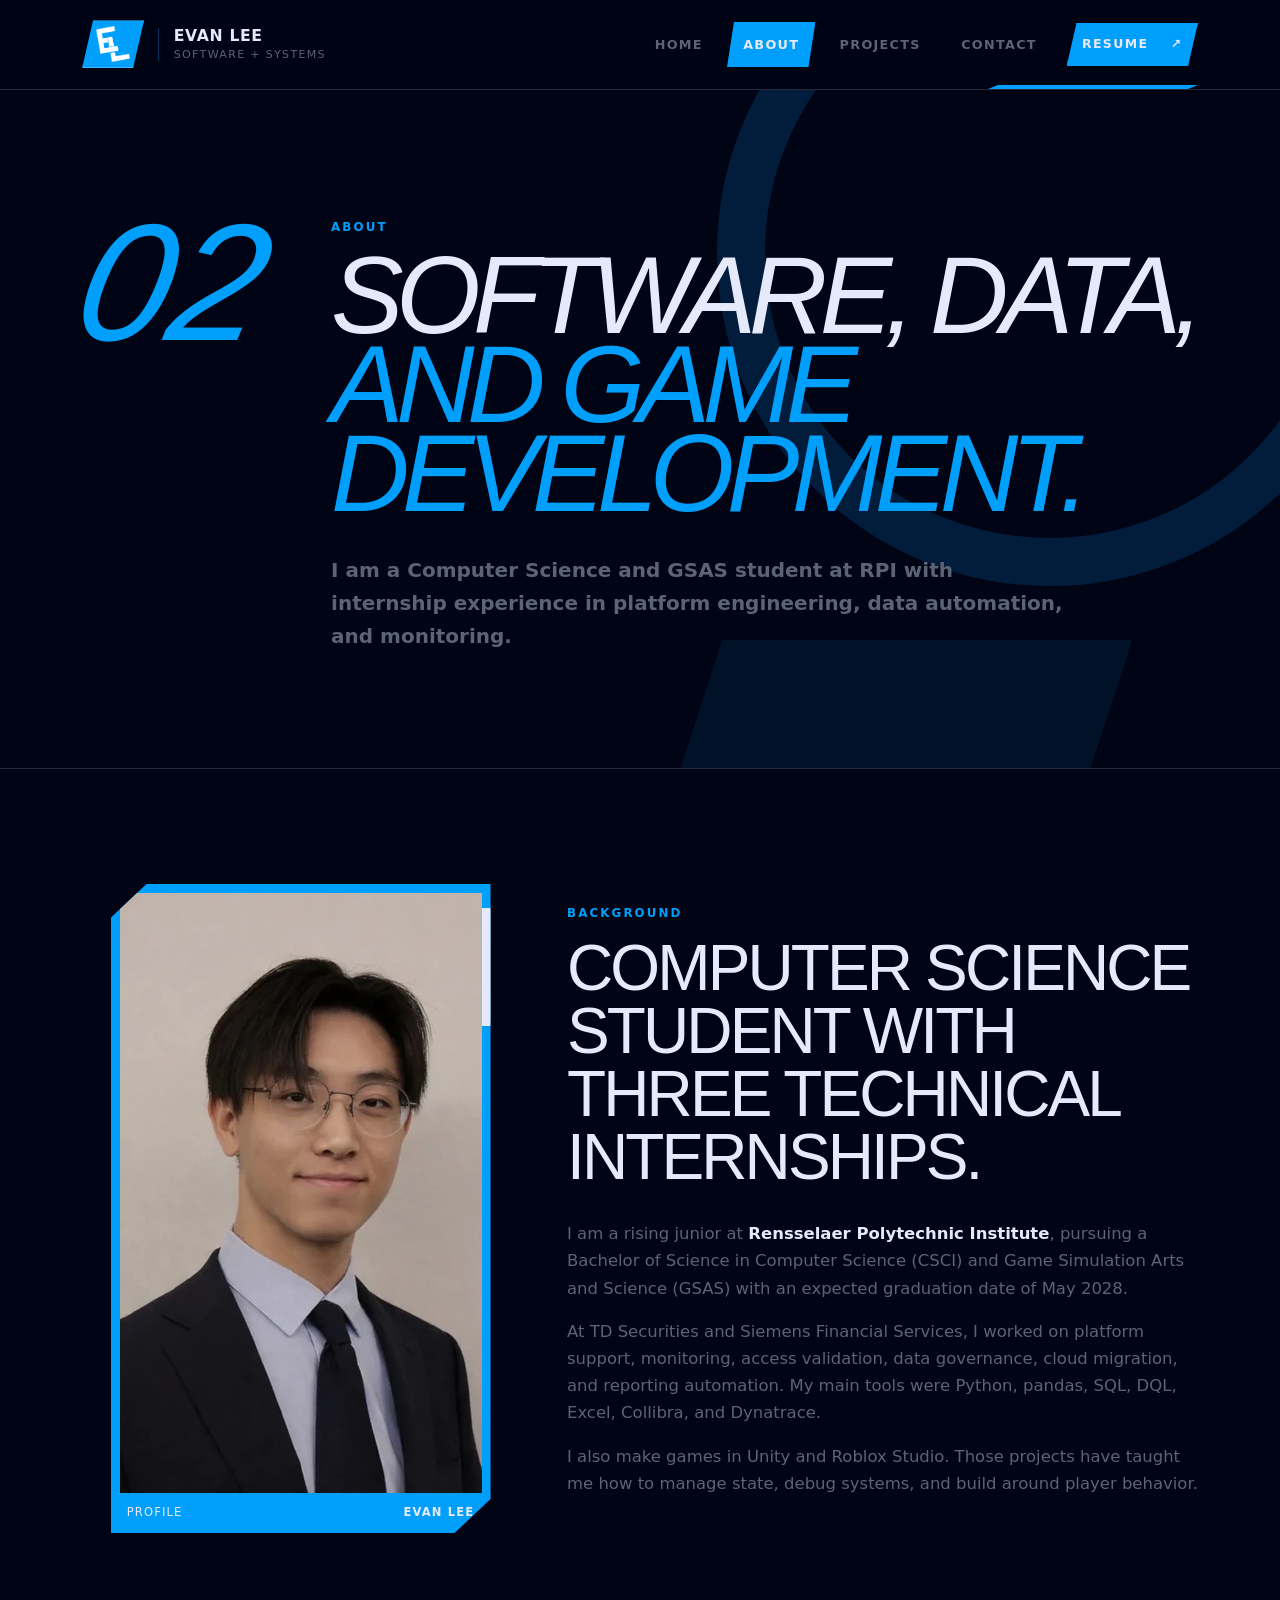
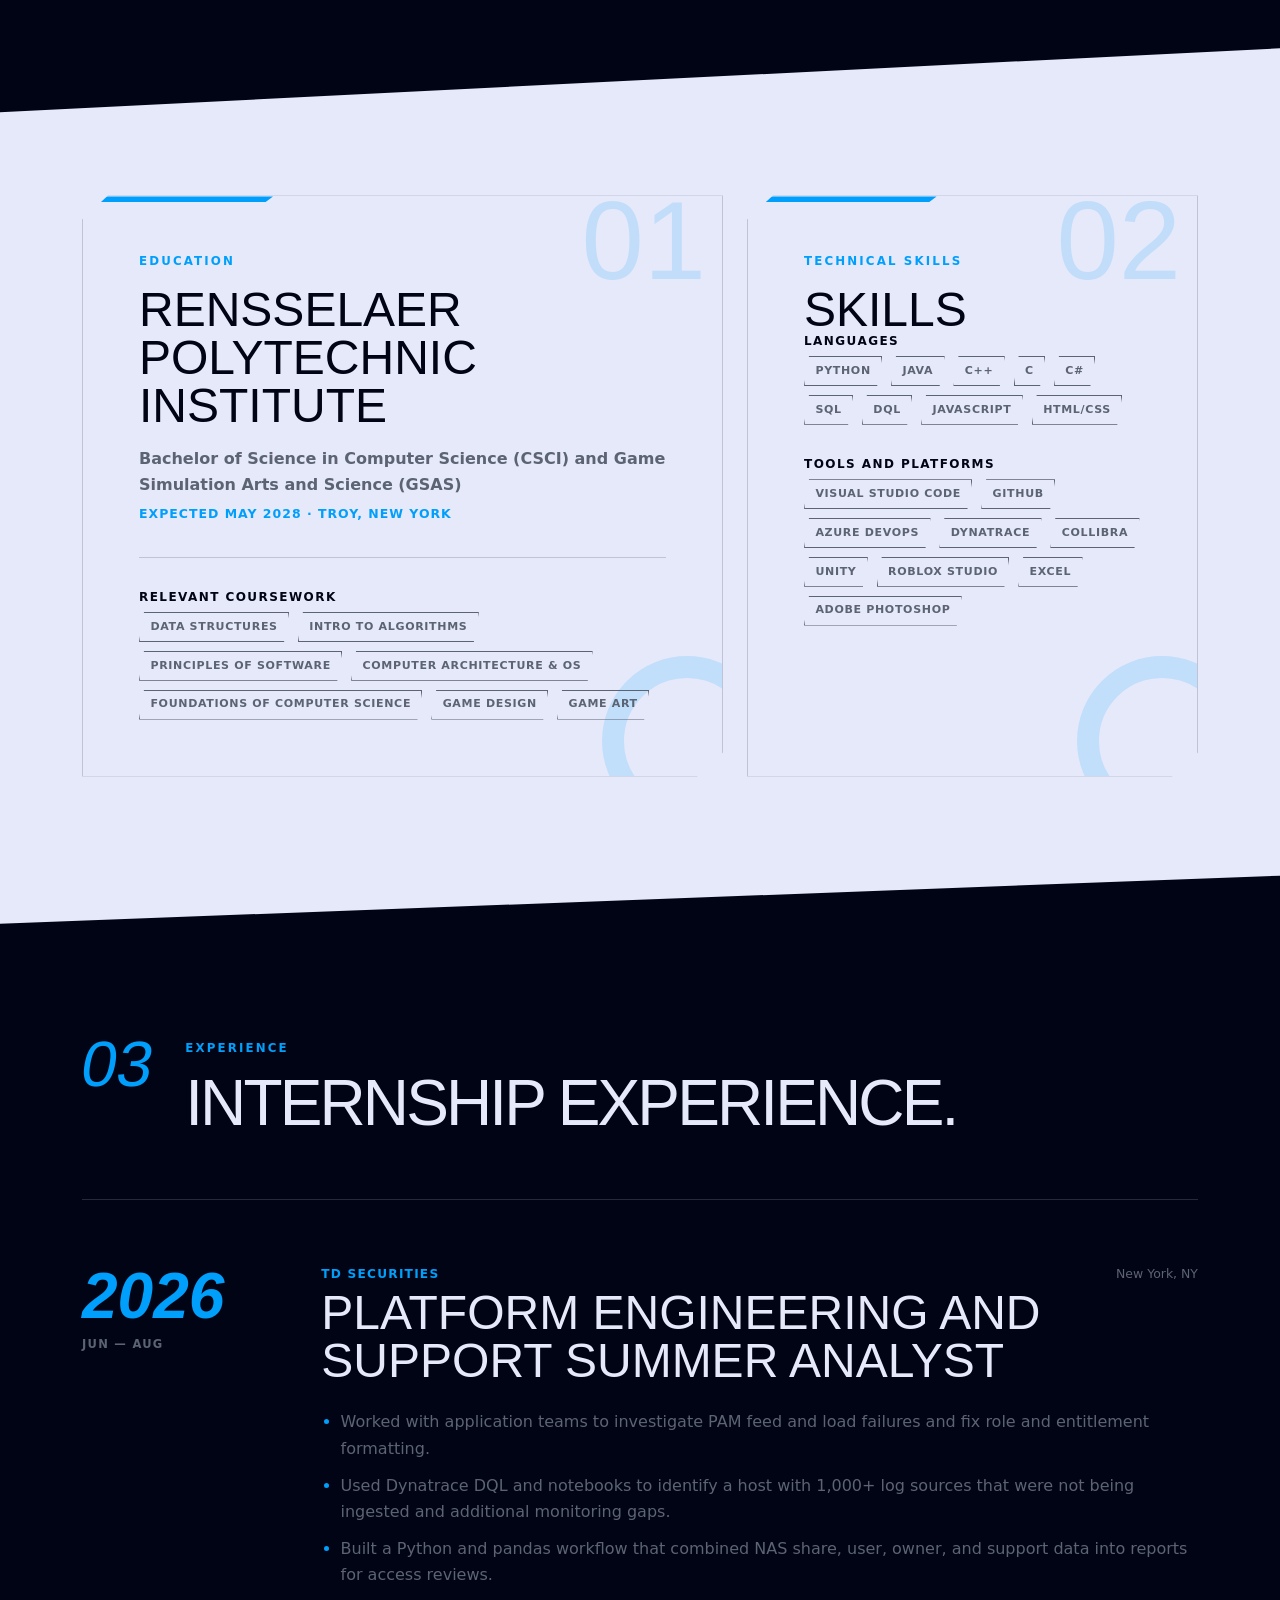
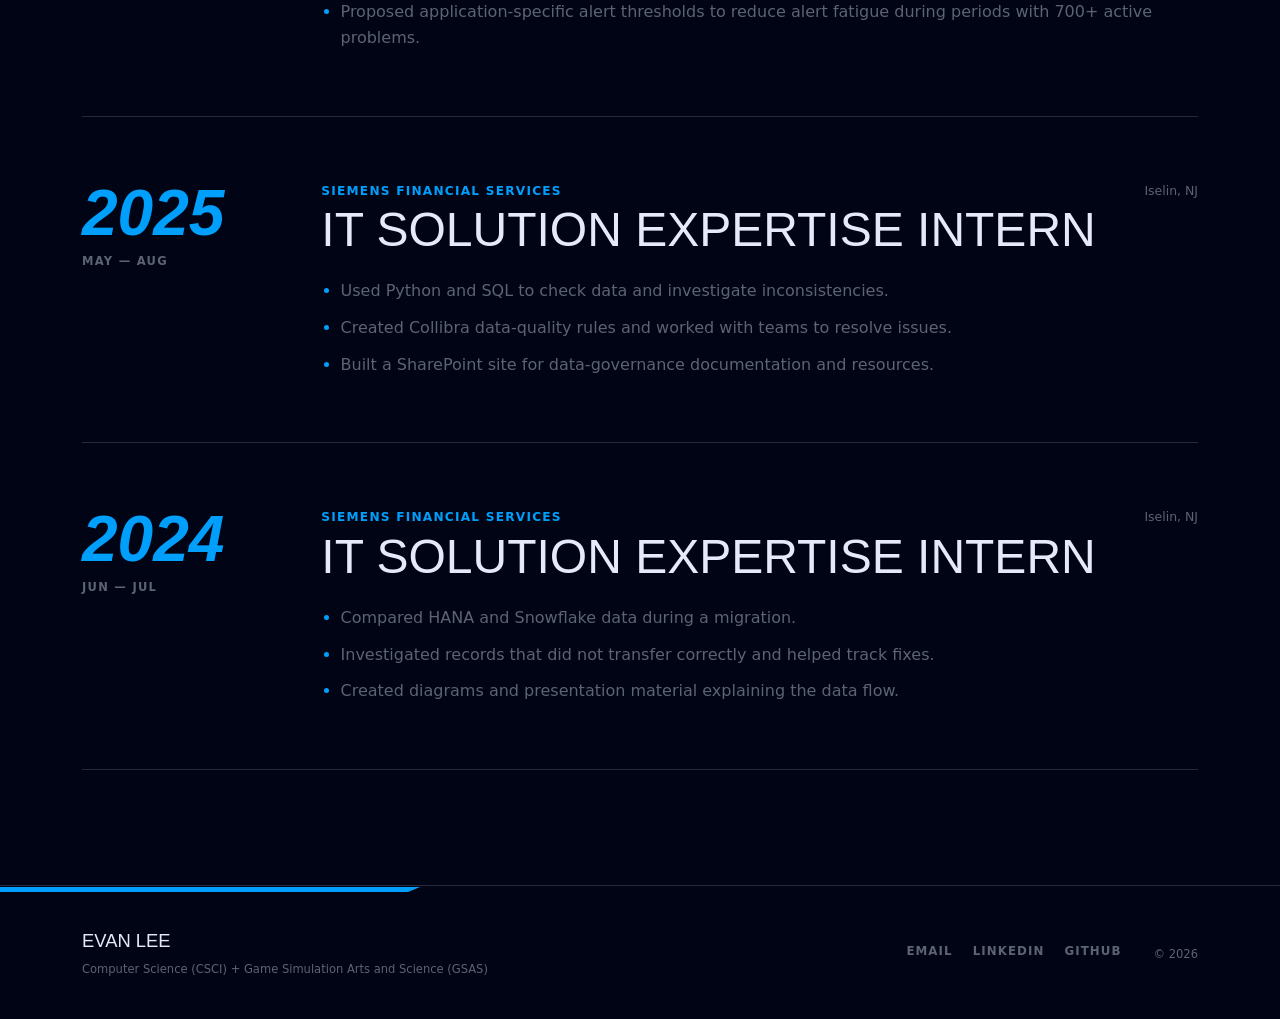
==== commit ba8f7f50: "commit 2" ====
--- a/about.html
+++ b/about.html
@@ -3,10 +3,24 @@
 <head>
   <meta charset="utf-8">
   <meta name="viewport" content="width=device-width, initial-scale=1">
-  <meta name="description" content="Learn about Evan Lee’s education, technical skills, and internship experience in platform engineering, data governance, and software development.">
+  <meta name="description" content="Evan Lee studies Computer Science and Game Simulation Arts and Science at RPI and has internship experience at TD Securities and Siemens Financial Services.">
+  <meta name="author" content="Evan Lee">
+  <meta name="robots" content="index, follow, max-image-preview:large">
   <meta name="theme-color" content="#010415">
   <meta name="color-scheme" content="dark">
   <title>About | Evan Lee</title>
+  <link rel="canonical" href="https://saltforsale.github.io/Portfolio-College/about.html">
+  <meta property="og:type" content="profile">
+  <meta property="og:site_name" content="Evan Lee Portfolio">
+  <meta property="og:title" content="About Evan Lee | Software, Data, and Game Development">
+  <meta property="og:description" content="RPI student with three technical internships spanning platform engineering, Python automation, data governance, and monitoring.">
+  <meta property="og:url" content="https://saltforsale.github.io/Portfolio-College/about.html">
+  <meta property="og:image" content="https://saltforsale.github.io/Portfolio-College/assets/brand/evan-lee-social-card.png">
+  <meta property="og:image:alt" content="Evan Lee — Software and systems portfolio">
+  <meta name="twitter:card" content="summary_large_image">
+  <meta name="twitter:title" content="About Evan Lee | Software, Data, and Game Development">
+  <meta name="twitter:description" content="Platform engineering, Python automation, data governance, monitoring, and game development.">
+  <meta name="twitter:image" content="https://saltforsale.github.io/Portfolio-College/assets/brand/evan-lee-social-card.png">
   <link rel="icon" type="image/png" sizes="16x16" href="assets/brand/favicon-transparent-16.png">
   <link rel="icon" type="image/png" sizes="32x32" href="assets/brand/favicon-transparent-32.png">
   <link rel="icon" type="image/png" sizes="64x64" href="assets/brand/favicon-transparent-64.png">
@@ -15,6 +29,22 @@
   <link rel="shortcut icon" href="assets/brand/favicon-transparent.ico">
   <link rel="stylesheet" href="assets/vendor/bootstrap.min.css">
   <link rel="stylesheet" href="css/site.css">
+  <script type="application/ld+json">
+  {
+    "@context": "https://schema.org",
+    "@type": "ProfilePage",
+    "name": "About Evan Lee",
+    "url": "https://saltforsale.github.io/Portfolio-College/about.html",
+    "mainEntity": {
+      "@type": "Person",
+      "@id": "https://saltforsale.github.io/Portfolio-College/#evan-lee",
+      "name": "Evan Lee",
+      "jobTitle": "Platform Engineering and Support Summer Analyst",
+      "affiliation": {"@type": "CollegeOrUniversity", "name": "Rensselaer Polytechnic Institute"},
+      "sameAs": ["https://www.linkedin.com/in/evanglee/", "https://github.com/SaltForSale"]
+    }
+  }
+  </script>
 </head>
 <body data-page="about">
   <div class="page-grid" aria-hidden="true"></div>
@@ -63,7 +93,7 @@
         <p class="micro-label">Background</p>
         <h2 class="display-section">Computer science student with three technical internships.</h2>
         <div class="body-copy">
-          <p>I am a rising junior at <strong>Rensselaer Polytechnic Institute</strong>, pursuing a B.S. in Computer Science and Game Simulation Arts and Science with an expected graduation date of May 2028.</p>
+          <p>I am a rising junior at <strong>Rensselaer Polytechnic Institute</strong>, pursuing a Bachelor of Science in Computer Science (CSCI) and Game Simulation Arts and Science (GSAS) with an expected graduation date of May 2028.</p>
           <p>At TD Securities and Siemens Financial Services, I worked on platform support, monitoring, access validation, data governance, cloud migration, and reporting automation. My main tools were Python, pandas, SQL, DQL, Excel, Collibra, and Dynatrace.</p>
           <p>I also make games in Unity and Roblox Studio. Those projects have taught me how to manage state, debug systems, and build around player behavior.</p>
         </div>
@@ -80,7 +110,7 @@
           <div class="panel-index">01</div>
           <p class="micro-label">Education</p>
           <h2 id="education-title">Rensselaer Polytechnic Institute</h2>
-          <p class="panel-subtitle">B.S. Computer Science and Game Simulation Arts and Science</p>
+          <p class="panel-subtitle">Bachelor of Science in Computer Science (CSCI) and Game Simulation Arts and Science (GSAS)</p>
           <p class="panel-meta">Expected May 2028 · Troy, New York</p>
           <div class="rule"></div>
           <h3>Relevant coursework</h3>
@@ -109,7 +139,7 @@
     <div class="timeline-list">
       <article class="timeline-entry">
         <div class="timeline-date"><strong>2026</strong><span>Jun — Aug</span></div>
-        <div class="timeline-body"><div class="timeline-heading"><div><p>TD Securities</p><h3>Platform Engineering Intern</h3></div><span>New York, NY</span></div><ul><li>Worked with application teams to investigate PAM feed and load failures and fix role and entitlement formatting.</li><li>Used Dynatrace DQL and notebooks to find missing Veritas logs and gaps in monitoring coverage.</li><li>Built a Python and pandas script that combined NAS share, user, owner, and support data into reports for access reviews.</li><li>Proposed a way for application owners to manage alert thresholds and reduce unnecessary on-call alerts.</li></ul></div>
+        <div class="timeline-body"><div class="timeline-heading"><div><p>TD Securities</p><h3>Platform Engineering and Support Summer Analyst</h3></div><span>New York, NY</span></div><ul><li>Worked with application teams to investigate PAM feed and load failures and fix role and entitlement formatting.</li><li>Used Dynatrace DQL and notebooks to identify a host with 1,000+ log sources that were not being ingested and additional monitoring gaps.</li><li>Built a Python and pandas workflow that combined NAS share, user, owner, and support data into reports for access reviews.</li><li>Proposed application-specific alert thresholds to reduce alert fatigue during periods with 700+ active problems.</li></ul></div>
       </article>
       <article class="timeline-entry">
         <div class="timeline-date"><strong>2025</strong><span>May — Aug</span></div>
@@ -127,7 +157,7 @@
   <div class="container-xl footer-frame">
     <div>
       <p class="footer-name">Evan Lee</p>
-      <p class="footer-note">Computer Science + Game Simulation Arts and Science</p>
+      <p class="footer-note">Computer Science (CSCI) + Game Simulation Arts and Science (GSAS)</p>
     </div>
     <div class="footer-links" aria-label="External links">
       <a href="mailto:elee823@gmail.com">Email</a>
@@ -140,4 +170,4 @@
   
   <script src="js/site.js"></script>
 </body>
-</html>+</html>
--- a/css/site.css
+++ b/css/site.css
@@ -1288,7 +1288,8 @@
   color: var(--gray);
 }
 
-.feature-description {
+.feature-description,
+.feature-summary {
   max-width: 860px;
   margin: 1.25rem 0 1.5rem;
 }
@@ -1300,6 +1301,21 @@
 
 .feature-description p + p {
   margin-top: 0.9rem;
+}
+
+.feature-highlights {
+  max-width: 860px;
+  margin: 0 0 1.5rem;
+  padding-left: 1.2rem;
+  color: var(--gray);
+}
+
+.feature-highlights li + li {
+  margin-top: 0.45rem;
+}
+
+.feature-highlights li::marker {
+  color: var(--blue);
 }
 
 /* Keep the high-school project section angled at the top but flush at the footer. */
